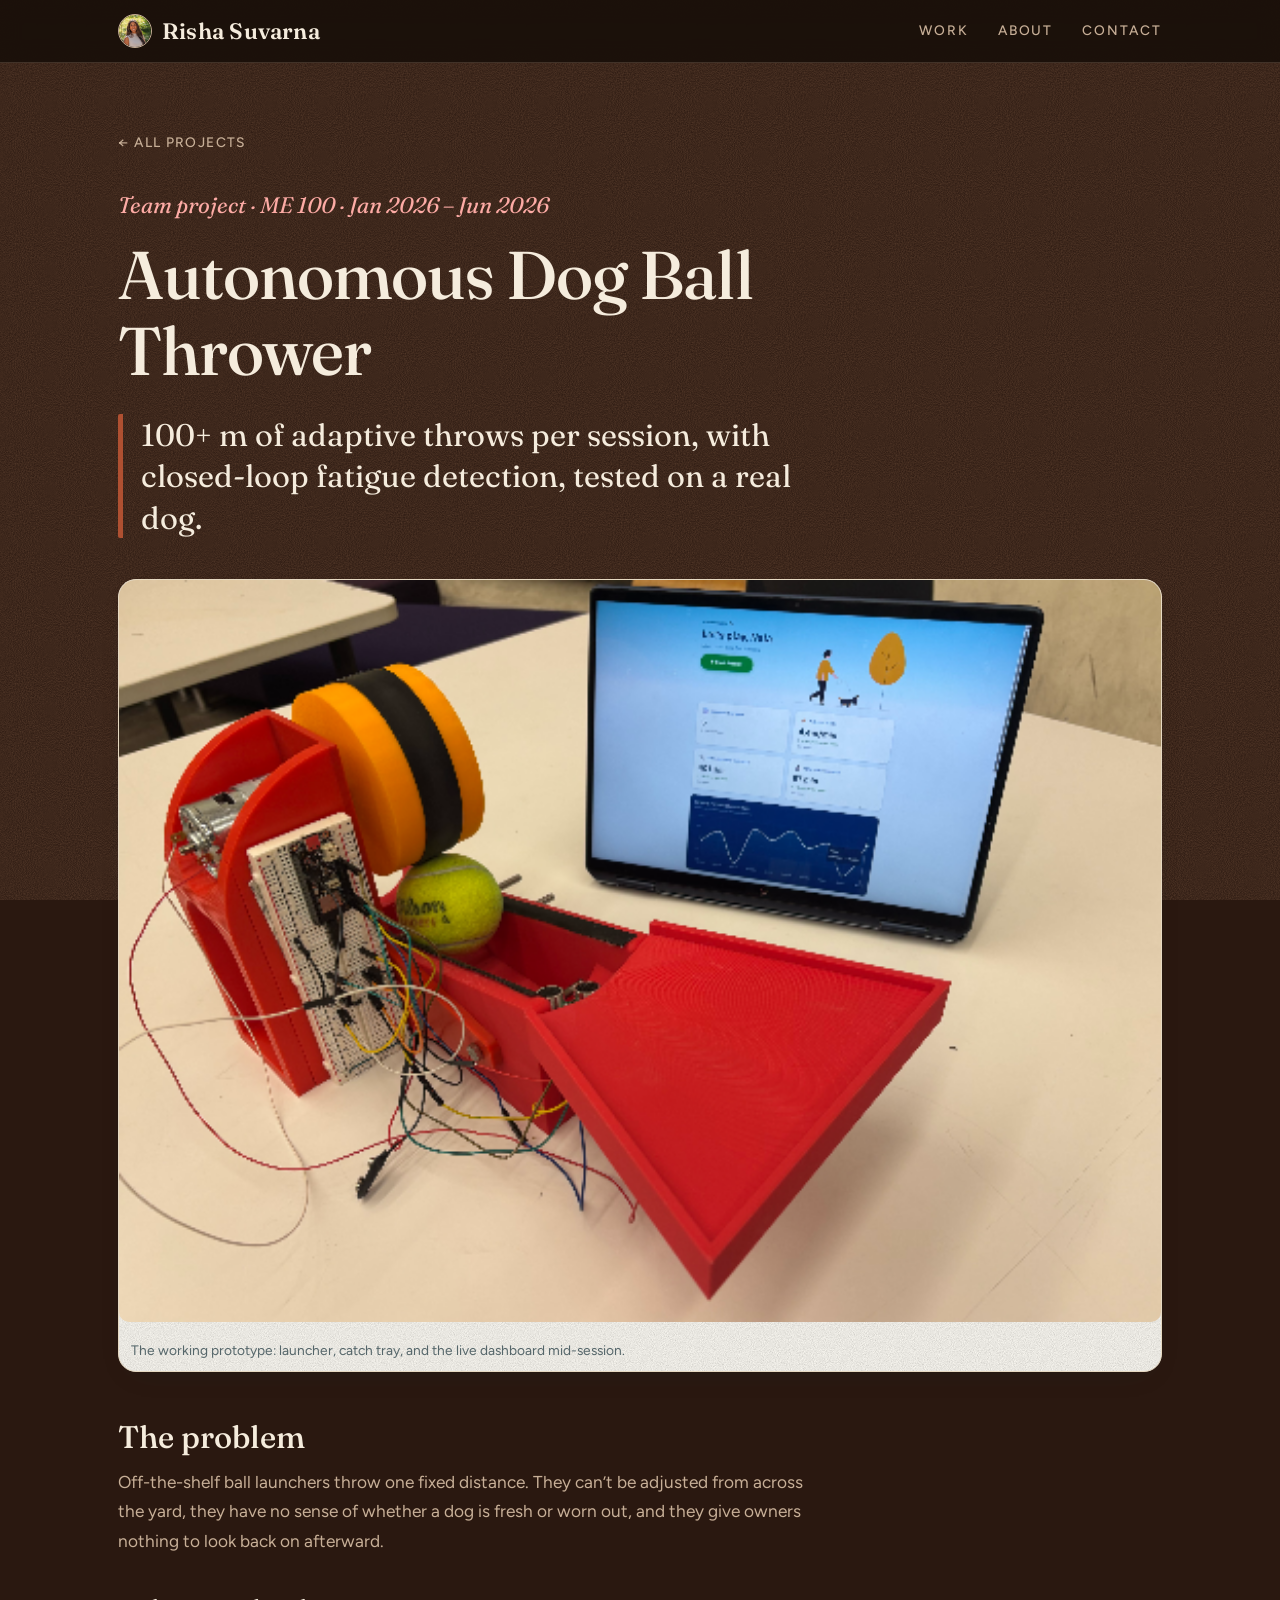
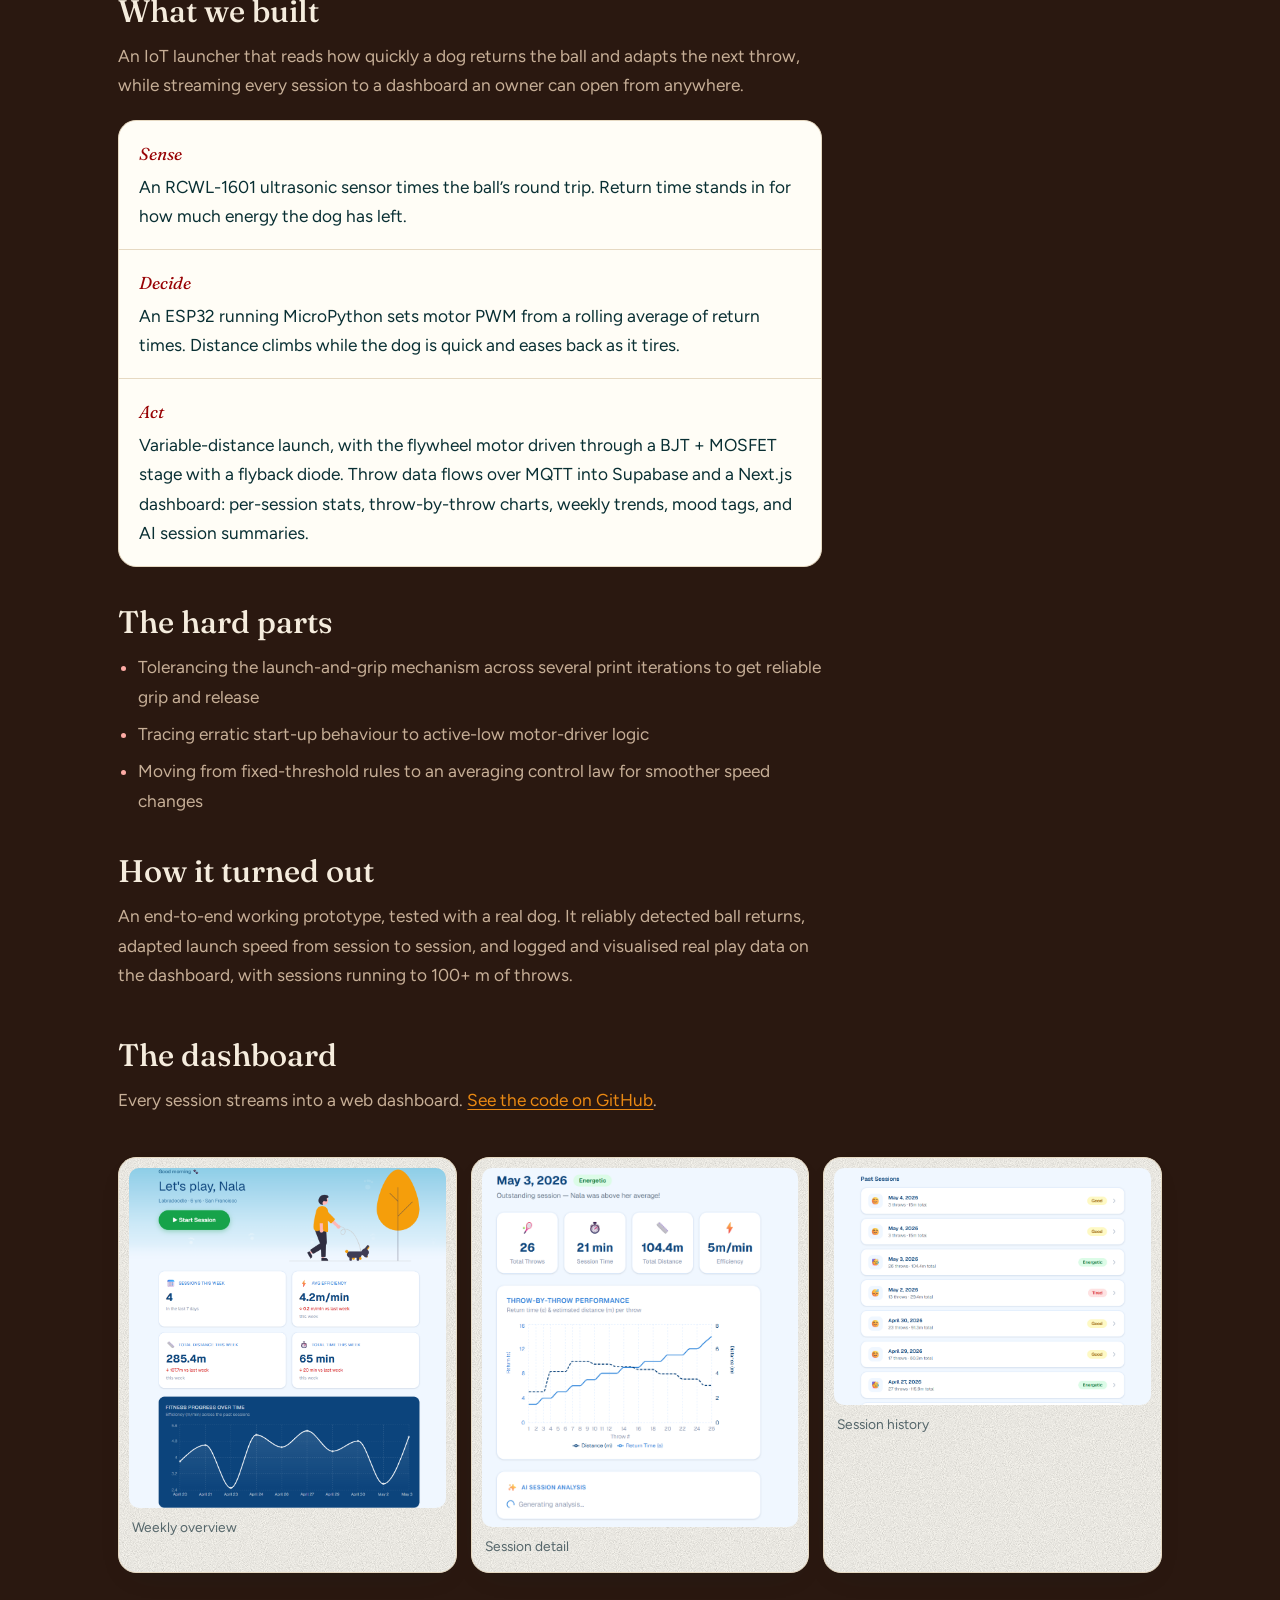
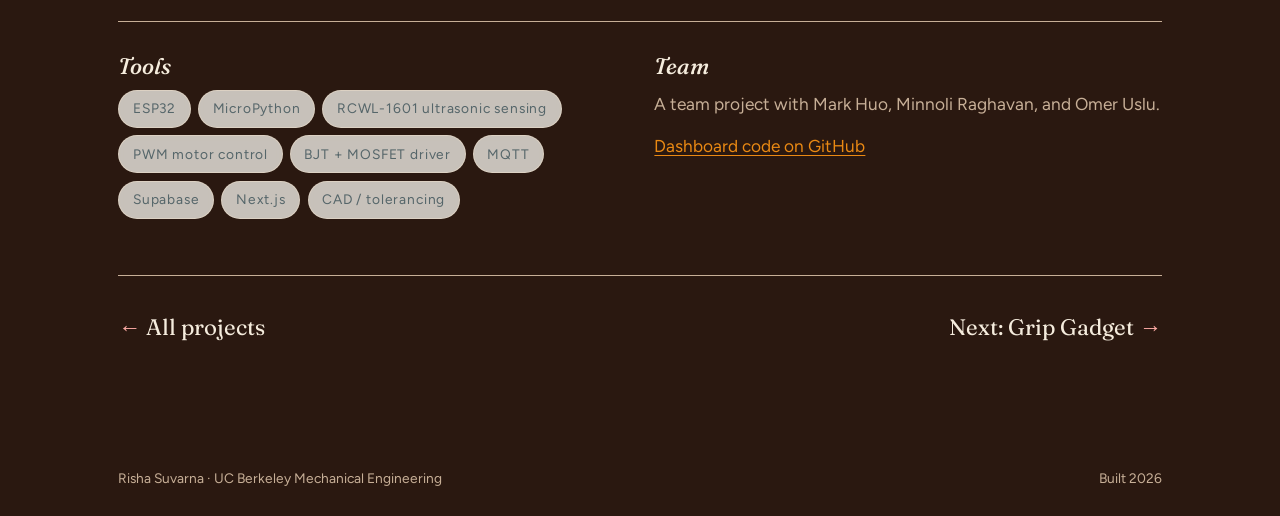
==== ball-thrower.html @ 6d25c794 "Add portfolio website" ====
<!DOCTYPE html>
<html lang="en">
<head>
<meta charset="UTF-8">
<meta name="viewport" content="width=device-width, initial-scale=1">
<title>Autonomous Dog Ball Thrower · Risha Suvarna</title>
<meta name="description" content="An IoT ball launcher that reads a dog's energy and adapts each throw, with a live analytics dashboard. Team project, ME 100, UC Berkeley.">
<meta name="theme-color" content="#2A1810">
<link rel="icon" href="data:image/svg+xml,%3Csvg xmlns='http://www.w3.org/2000/svg' viewBox='0 0 32 32'%3E%3Crect width='32' height='32' rx='9' fill='%232A1810'/%3E%3Cpath d='M6 21c6 0 4-11 10-11s4 11 10 11' fill='none' stroke='%23EA8913' stroke-width='3' stroke-linecap='round'/%3E%3Ccircle cx='16' cy='10' r='2.4' fill='%23FDABA5'/%3E%3C/svg%3E">
<link rel="preconnect" href="https://fonts.googleapis.com">
<link rel="preconnect" href="https://fonts.gstatic.com" crossorigin>
<link href="https://fonts.googleapis.com/css2?family=Fraunces:ital,opsz,wght@0,9..144,400;0,9..144,500;0,9..144,600;1,9..144,400;1,9..144,500&family=Figtree:wght@400;500;600&display=swap" rel="stylesheet">
<link rel="stylesheet" href="styles.css">
</head>
<body data-accent="terracotta">
<a class="skip" href="#main">Skip to content</a>

<header class="topbar">
  <div class="wrap">
    <a class="brand" href="index.html"><img class="brand__avatar" src="headshot%20risha.jpeg" alt="" width="34" height="34"> Risha Suvarna</a>
    <nav class="nav" aria-label="Primary">
      <a href="index.html#work">Work</a>
      <a href="index.html#about">About</a>
      <a href="index.html#contact">Contact</a>
    </nav>
  </div>
</header>

<main class="detail" id="main" aria-labelledby="d-title">
  <div class="wrap">
    <a class="back" href="index.html#work">All projects</a>

    <p class="detail__eyebrow">Team project &middot; ME&nbsp;100 &middot; Jan 2026 &ndash; Jun 2026</p>
    <h1 class="detail__title" id="d-title">Autonomous Dog <span class="mark mark--tall">Ball Thrower</span></h1>
    <p class="detail__result">100+&nbsp;m of adaptive throws per session, with closed-loop fatigue detection, tested on a real dog.</p>

    <div class="detail__media" data-reveal>
      <figure class="shot shot--bleed">
        <img src="dog-ball-thrower1.png" alt="The red 3D-printed launcher with exposed breadboard and wiring, a tennis ball in the chute and a hinged catch tray, beside a laptop running the dashboard." loading="lazy">
        <figcaption>The working prototype: launcher, catch tray, and the live dashboard mid-session.</figcaption>
      </figure>
    </div>

    <div class="prose" data-reveal>
      <h2>The problem</h2>
      <p>Off-the-shelf ball launchers throw one fixed distance. They can&rsquo;t be adjusted from across the yard, they have no sense of whether a dog is fresh or worn out, and they give owners nothing to look back on afterward.</p>

      <h2>What we built</h2>
      <p>An IoT launcher that reads how quickly a dog returns the ball and adapts the next throw, while streaming every session to a dashboard an owner can open from anywhere.</p>
      <dl class="lead-list">
        <div><dt>Sense</dt><dd>An RCWL-1601 ultrasonic sensor times the ball&rsquo;s round trip. Return time stands in for how much energy the dog has left.</dd></div>
        <div><dt>Decide</dt><dd>An ESP32 running MicroPython sets motor PWM from a rolling average of return times. Distance climbs while the dog is quick and eases back as it tires.</dd></div>
        <div><dt>Act</dt><dd>Variable-distance launch, with the flywheel motor driven through a BJT + MOSFET stage with a flyback diode. Throw data flows over MQTT into Supabase and a Next.js dashboard: per-session stats, throw-by-throw charts, weekly trends, mood tags, and AI session summaries.</dd></div>
      </dl>

      <h2>The hard parts</h2>
      <ul>
        <li>Tolerancing the launch-and-grip mechanism across several print iterations to get reliable grip and release</li>
        <li>Tracing erratic start-up behaviour to active-low motor-driver logic</li>
        <li>Moving from fixed-threshold rules to an averaging control law for smoother speed changes</li>
      </ul>

      <h2>How it turned out</h2>
      <p>An end-to-end working prototype, tested with a real dog. It reliably detected ball returns, adapted launch speed from session to session, and logged and visualised real play data on the dashboard, with sessions running to 100+&nbsp;m of throws.</p>
    </div>

    <div class="prose" data-reveal>
      <h2>The dashboard</h2>
      <p>Every session streams into a web dashboard. <a href="https://github.com/Risha2028/nala-dashboard" target="_blank" rel="noopener">See the code on GitHub</a>.</p>
    </div>

    <div class="detail__media" data-reveal>
      <div class="shot-row" style="margin-top:0">
      <figure class="shot">
        <img src="dog-ball-thrower-dashboard1.png" alt="Dashboard home screen with a greeting, weekly totals for sessions, efficiency, distance and time, and a fitness-over-time line chart." loading="lazy">
        <figcaption>Weekly overview</figcaption>
      </figure>
      <figure class="shot">
        <img src="dog-ball-thrower-%20dashboard2.png" alt="Dashboard session detail with tiles for total throws, session time, distance and efficiency, plus a throw-by-throw chart." loading="lazy">
        <figcaption>Session detail</figcaption>
      </figure>
      <figure class="shot">
        <img src="dog-ball-thrower-dashboard3.png" alt="Dashboard past-sessions list, each row showing date, throw count, total distance and a mood tag." loading="lazy">
        <figcaption>Session history</figcaption>
      </figure>
      </div>
    </div>

    <div class="detail__meta">
      <div>
        <h3>Tools</h3>
        <ul class="pills">
          <li class="pill">ESP32</li><li class="pill">MicroPython</li><li class="pill">RCWL-1601 ultrasonic sensing</li><li class="pill">PWM motor control</li><li class="pill">BJT + MOSFET driver</li><li class="pill">MQTT</li><li class="pill">Supabase</li><li class="pill">Next.js</li><li class="pill">CAD / tolerancing</li>
        </ul>
      </div>
      <div>
        <h3>Team</h3>
        <p>A team project with Mark Huo, Minnoli Raghavan, and Omer Uslu.</p>
        <p style="margin-top:.8rem"><a href="https://github.com/Risha2028/nala-dashboard" target="_blank" rel="noopener">Dashboard code on GitHub</a></p>
      </div>
    </div>

    <nav class="pagenav" aria-label="Projects">
      <a class="pagenav__prev" href="index.html#work">All projects</a>
      <a class="pagenav__next" href="grip-gadget.html">Next: <span class="mark" style="--accent:var(--blossom)">Grip Gadget</span></a>
    </nav>
  </div>
</main>

<footer class="foot">
  <div class="wrap">
    <span>Risha Suvarna &middot; UC Berkeley Mechanical Engineering</span>
    <span>Built 2026</span>
  </div>
</footer>

<script src="app.js"></script>
</body>
</html>
---- styles.css ----
/* =====================================================================
   Risha Suvarna — portfolio (shared styles)
   Direction: colourful project blocks + white cards floating on a dark
   brown ground. Type: Fraunces (soft optical serif) display + Figtree body.
     --paper       #2A1810  dark brown page background
     --paper-2     #FFFDF6  white card / glass-panel surface (unchanged)
     --ink         #092F33  dark text, used ON light surfaces (cards/glass)
     --ink-light   #F5ECDD  light "pop" text, used directly on --paper
   ===================================================================== */

:root{
  --paper:#2A1810;
  --paper-2:#FFFDF6;
  --ink:#092F33;
  --ink-soft:#55666A;
  --ink-light:#F5ECDD;
  --ink-soft-light:#C7AF97;
  --line:#E6D9C2;

  --sand:#E4CBA9;
  --skyblue:#7FC7CC;
  --deepsea:#092F33;
  --moss:#4B5B34;
  --terracotta:#AF5031;
  --blossom:#FDABA5;
  --wine:#980204;
  --sunshine:#EA8913;

  --link:#980204;
  --accent:var(--terracotta);
  --on-accent:var(--ink);

  --radius-lg:26px;
  --radius-md:18px;
  --radius-sm:12px;
  --shadow:0 22px 45px -24px rgba(9,47,51,.34);
  --shadow-soft:0 10px 30px -18px rgba(9,47,51,.28);

  /* rustic paper / canvas grain, baked into surface backgrounds so text stays crisp.
     feComponentTransfer compresses the noise toward light greys so the multiply/
     soft-light blends read as paper tooth, not static. */
  --grain:url("data:image/svg+xml,%3Csvg%20xmlns='http://www.w3.org/2000/svg'%20width='240'%20height='240'%3E%3Cfilter%20id='g'%3E%3CfeTurbulence%20type='fractalNoise'%20baseFrequency='0.9'%20numOctaves='2'%20stitchTiles='stitch'/%3E%3CfeColorMatrix%20type='saturate'%20values='0'/%3E%3CfeComponentTransfer%3E%3CfeFuncR%20type='linear'%20slope='0.45'%20intercept='0.42'/%3E%3CfeFuncG%20type='linear'%20slope='0.45'%20intercept='0.42'/%3E%3CfeFuncB%20type='linear'%20slope='0.45'%20intercept='0.42'/%3E%3C/feComponentTransfer%3E%3C/filter%3E%3Crect%20width='100%25'%20height='100%25'%20filter='url(%23g)'/%3E%3C/svg%3E");

  --font-display:'Fraunces',Georgia,'Times New Roman',serif;
  --font-body:'Figtree',system-ui,-apple-system,'Segoe UI',sans-serif;

  --step--1:clamp(.8rem,.77rem + .12vw,.86rem);
  --step-0:clamp(1rem,.96rem + .2vw,1.08rem);
  --step-1:clamp(1.15rem,1.05rem + .5vw,1.4rem);
  --step-2:clamp(1.4rem,1.2rem + 1vw,1.95rem);
  --step-3:clamp(1.9rem,1.5rem + 1.9vw,2.9rem);
  --step-4:clamp(2.15rem,1.5rem + 3.4vw,4.6rem);

  --wrap:1120px;
}

*,*::before,*::after{box-sizing:border-box}
html{-webkit-text-size-adjust:100%;scroll-behavior:smooth}
html{background:var(--paper)}
body{
  margin:0;color:var(--ink);background:transparent;
  font-family:var(--font-body);font-size:var(--step-0);line-height:1.7;
  font-weight:400;-webkit-font-smoothing:antialiased;
}
/* solid dark brown page ground, fixed, with a whisper of grain so it reads
   as canvas/leather rather than a flat fill. */
body::before{
  content:"";
  position:fixed;inset:0;
  z-index:-1;pointer-events:none;
  background-color:var(--paper);
  background-image:var(--grain);
  background-size:220px 220px;
  background-blend-mode:soft-light;
}
img{max-width:100%;display:block;height:auto}
h1,h2,h3{font-family:var(--font-display);font-weight:500;font-optical-sizing:auto;line-height:1.12;margin:0}
p{margin:0}
a{color:var(--link);text-decoration-thickness:1px;text-underline-offset:3px}
a:hover{text-decoration-color:var(--blossom)}
:focus-visible{outline:2.5px solid var(--ink);outline-offset:3px;border-radius:4px}

.skip{position:absolute;left:-999px;top:.5rem;z-index:100;background:var(--ink);color:var(--paper-2);
  padding:.6rem 1rem;border-radius:999px;font-weight:500;font-size:var(--step--1)}
.skip:focus{left:.75rem}

.wrap{max-width:var(--wrap);margin-inline:auto;padding-inline:clamp(1.15rem,4vw,2.4rem)}

/* .mark: highlighter strokes removed — now an inert span */
.mark{white-space:normal}
.mark::before,.mark--tall::before{content:none;display:none}

/* ---------- header ---------- */
.topbar{
  position:sticky;top:0;z-index:20;background:rgba(23,14,9,.88);
  -webkit-backdrop-filter:blur(10px);backdrop-filter:blur(10px);border-bottom:1px solid rgba(199,175,151,.22);
}
.topbar .wrap{display:flex;align-items:center;justify-content:space-between;gap:1rem;padding-block:.75rem}
.brand{display:inline-flex;align-items:center;gap:.6rem;font-family:var(--font-display);font-weight:600;font-size:var(--step-1);color:var(--ink-light);text-decoration:none;letter-spacing:.01em}
.brand:hover{text-decoration:none}
.brand__avatar{width:34px;height:34px;border-radius:50%;object-fit:cover;object-position:50% 25%;border:1px solid var(--ink-soft-light);display:block}
.nav{display:flex;gap:clamp(.8rem,3vw,1.8rem)}
.nav a{color:var(--ink-soft-light);text-decoration:none;font-size:var(--step--1);letter-spacing:.14em;text-transform:uppercase;font-weight:500}
.nav a:hover{color:var(--ink-light)}

/* ---------- hero (home) ---------- */
.hero{position:relative;overflow:hidden;padding-block:clamp(2.8rem,7vw,5.5rem) clamp(3rem,7vw,5.5rem)}

/* name / eyebrow / degree: standalone on the dark ground, no panel —
   light/bright colours so they pop off --paper */
.hero__eyebrow{font-style:italic;font-family:var(--font-display);color:var(--blossom);font-size:var(--step-1);margin-bottom:.6rem}
.hero__name{
  font-size:clamp(3rem,15vw,5.5rem);line-height:.95;letter-spacing:-.04em;font-weight:500;
  color:var(--ink-light);margin-left:-.04em;
}
@media(min-width:820px){.hero__name{font-size:clamp(4.5rem,8.5vw,7.5rem);white-space:nowrap}}
.hero__degree{
  margin-top:.5rem;font-family:var(--font-display);font-weight:600;
  font-size:var(--step-1);color:var(--sunshine);letter-spacing:.01em;
}

/* intro description, paired with the headshot */
.hero__row{
  margin-top:clamp(1.6rem,3.5vw,2.2rem);
  display:grid;gap:clamp(1.6rem,4vw,2.8rem);align-items:center;
}
@media(min-width:820px){.hero__row{grid-template-columns:1fr auto}}
.hero__lede{font-size:var(--step-1);color:var(--ink-soft-light);line-height:1.6;max-width:38ch}

/* headshot: a proper portrait crop, sized to its own content (not stretched
   to match the lede's height) */
.hero__portrait{position:relative;margin:0;justify-self:center;width:min(320px,78vw)}
.hero__portrait img{
  display:block;width:100%;aspect-ratio:4/5;object-fit:cover;object-position:50% 18%;
  border-radius:var(--radius-lg);
  border:1px solid var(--line);box-shadow:var(--shadow);background:var(--paper-2);
}
@media(min-width:820px){.hero__portrait{justify-self:end}}

/* skills: plain labels, no chip background — separated by a small accent dot */
.hero__meta{
  margin:1.8rem 0 0;padding:0;list-style:none;
  display:flex;flex-wrap:wrap;row-gap:.4rem;
  font-size:var(--step--1);letter-spacing:.08em;text-transform:uppercase;
  color:var(--ink-soft-light);
}
.hero__meta li:not(:last-child)::after{content:"\00b7";margin:0 .65em;color:var(--sunshine)}

.pill{
  display:inline-block;font-size:var(--step--1);letter-spacing:.06em;
  padding:.4rem .85rem;border-radius:999px;background:rgba(255,253,246,.74);
  -webkit-backdrop-filter:blur(3px);backdrop-filter:blur(3px);
  border:1px solid rgba(230,217,200,.7);color:var(--ink-soft);
}

/* ---------- section scaffolding ---------- */
.section{padding-block:clamp(3rem,8vw,6rem)}
.section-title{font-size:var(--step-3);letter-spacing:-.01em;margin-bottom:clamp(1.4rem,3vw,2.2rem);color:var(--ink-light)}
/* "Selected work" sits directly on top of the first colour block */
.section--work{padding-block:clamp(2.4rem,6vw,4.5rem) 0}
.work-title{margin-bottom:.8rem}

/* ---------- work grid: full-bleed colour band, white cards floating on it ---------- */
.grid{
  list-style:none;margin:0;padding:0;
  display:grid;gap:0;
  width:100%;
}
@media(min-width:640px){.grid{grid-template-columns:1fr 1fr}}
.grid > li{
  display:flex;
  justify-content:center;
  background-color:color-mix(in srgb,var(--accent) 87%,transparent);
  background-image:var(--grain);
  background-size:180px 180px;
  background-blend-mode:soft-light;
  padding:clamp(1.5rem,4.5vw,3.4rem) clamp(1rem,2vw,1.6rem);
}
.grid > li.featured-cell{grid-column:1 / -1}

.card{
  display:flex;flex-direction:column;width:100%;max-width:400px;
  background-color:var(--paper-2);
  background-image:var(--grain);
  background-size:170px 170px;
  background-blend-mode:multiply;
  border:0;
  border-radius:var(--radius-md);overflow:hidden;text-decoration:none;color:var(--ink);
  box-shadow:0 6px 16px -12px rgba(9,47,51,.45);
  transition:transform .3s cubic-bezier(.2,.7,.3,1),box-shadow .3s ease;
}
.card:hover,.card:focus-visible{transform:translateY(-5px);box-shadow:0 16px 28px -16px rgba(9,47,51,.5);text-decoration:none}
.card__img{display:block;aspect-ratio:16/11;background:color-mix(in srgb,var(--accent) 26%,var(--paper-2));overflow:hidden;position:relative}
.card__img img{width:100%;height:100%;object-fit:cover}
.card__img--empty{display:grid;place-content:center;text-align:center;padding:1.5rem}
.card__img--empty span{font-family:var(--font-display);font-style:italic;color:var(--ink);font-size:var(--step-1);opacity:.75}
.card__body{display:flex;flex-direction:column;flex:1;padding:clamp(1.1rem,2.6vw,1.5rem)}
.card__result{display:block;color:var(--ink-soft);line-height:1.55}
.card__body h3{font-size:var(--step-2);margin-bottom:.55rem}
.card__more{display:inline-block;margin-top:auto;padding-top:1rem;color:var(--link);font-weight:500}
.card__more::after{content:" \2192";transition:margin-left .25s ease}
.card:hover .card__more::after{margin-left:.25rem}

/* featured card: same full-bleed colour block, but a somewhat larger card
   than the rest so it still reads as the hero */
@media(min-width:640px){
  .featured-cell .card{max-width:760px}
  .featured-cell .card__img{aspect-ratio:5/2}
  .card--featured .card__body{max-width:560px;margin-inline:auto;width:100%}
  .card--featured .card__body h3{font-size:var(--step-3)}
}

/* accent map — --accent fills the block, --on-accent is text that sits on it */
[data-accent="terracotta"]{--accent:var(--terracotta);--on-accent:#FFFFFF}
[data-accent="moss"]      {--accent:var(--moss);      --on-accent:#FFFFFF}
[data-accent="blossom"]   {--accent:var(--blossom);   --on-accent:var(--ink)}
[data-accent="skyblue"]   {--accent:var(--skyblue);   --on-accent:var(--ink)}
[data-accent="sunshine"]  {--accent:var(--sunshine);  --on-accent:var(--ink)}

/* ---------- about (personal note) ---------- */
.about__text{max-width:54ch;font-size:var(--step-1);color:var(--ink-soft-light);line-height:1.6}

/* ---------- contact ---------- */
.hero__contact{margin-top:2rem}
.contact__links{display:flex;flex-wrap:wrap;gap:.8rem}
.hero__contact-text{margin-top:.9rem;font-size:var(--step--1);color:var(--ink-soft-light);letter-spacing:.02em}
.hero__contact-text a{color:var(--ink-light);text-underline-offset:3px}
.hero__contact-text span{margin:0 .5em;color:var(--sunshine)}
.btn{
  display:inline-block;padding:.8rem 1.4rem;border-radius:999px;font-weight:500;text-decoration:none;
  background:var(--sunshine);color:var(--ink);border:1px solid var(--sunshine);
}
.btn:hover{background:transparent;color:var(--ink-light);border-color:var(--ink-light);text-decoration:none}
.btn--ghost{background:transparent;color:var(--ink-light);border-color:rgba(245,236,221,.5)}
.btn--ghost:hover{background:var(--ink-light);color:var(--ink);border-color:var(--ink-light)}

/* ---------- project page (no panel — text sits on the dark ground) ---------- */
.detail{padding-block:clamp(2.4rem,6vw,4rem) clamp(3.5rem,9vw,6rem);position:relative}
.detail > .wrap{position:relative;color:var(--ink-soft-light)}
.back{
  display:inline-block;margin-bottom:2rem;color:var(--ink-soft-light);text-decoration:none;
  font-size:var(--step--1);letter-spacing:.1em;text-transform:uppercase;font-weight:500;
}
.back::before{content:"\2190  "}
.back:hover{color:var(--ink-light);text-decoration:none}
.detail__eyebrow{font-family:var(--font-display);font-style:italic;color:var(--blossom);font-size:var(--step-1);margin-bottom:.8rem}
.detail__title{font-size:var(--step-4);max-width:16ch;letter-spacing:-.015em;color:var(--ink-light)}
.detail__result{
  margin-top:1.6rem;font-family:var(--font-display);font-size:var(--step-2);line-height:1.32;
  color:var(--ink-light);max-width:34ch;padding-left:1.1rem;border-left:5px solid var(--accent);border-radius:2px;
}
.detail__chip{
  display:inline-block;margin-top:1.2rem;font-size:var(--step--1);letter-spacing:.1em;text-transform:uppercase;
  font-weight:600;color:var(--on-accent);background:var(--accent);padding:.3rem .8rem;border-radius:999px;
}

.detail__media{margin-top:2.6rem;display:grid;gap:14px}
.detail__media--pair{grid-template-columns:1fr}
@media(min-width:680px){.detail__media--pair{grid-template-columns:1fr 1fr}}
.shot{background-color:var(--paper-2);background-image:var(--grain);background-size:200px 200px;background-blend-mode:multiply;border:1px solid var(--line);border-radius:var(--radius-md);padding:10px;box-shadow:var(--shadow-soft)}
.shot img{border-radius:10px;width:100%}
.shot--bleed{padding:0;overflow:hidden}
.shot figcaption{font-size:var(--step--1);color:var(--ink-soft);margin-top:8px;padding:0 3px 3px}
.shot--bleed figcaption{padding:9px 12px}
.prose a,.detail__meta a{color:var(--sunshine)}
.shot{margin:0}
.shot-row{display:grid;gap:14px;margin-top:14px}
@media(min-width:680px){.shot-row{grid-template-columns:repeat(3,1fr)}}
/* shot-split: one full-height image beside a stack of two that together
   match its height (each half cropped to fill via object-fit:cover) */
.shot-duo{display:grid;gap:14px}
@media(min-width:680px){.shot-duo{grid-template-columns:1fr 1fr}}
.shot-split{display:grid;gap:14px}
@media(min-width:680px){.shot-split{grid-template-columns:1fr 1fr;align-items:stretch}}
.shot-stack{display:grid;gap:14px}
@media(min-width:680px){
  .shot-stack{grid-template-rows:1fr 1fr}
  .shot-stack .shot{display:flex;flex-direction:column}
  .shot-stack .shot img{flex:1;min-height:0;object-fit:cover}
}
.media-empty{
  margin-top:2.6rem;border-radius:var(--radius-md);padding:clamp(2.4rem,7vw,4rem);text-align:center;
  background:color-mix(in srgb,var(--accent) 22%,var(--paper-2));border:1px dashed color-mix(in srgb,var(--accent) 60%,var(--ink));
}
.media-empty b{display:block;font-family:var(--font-display);font-style:italic;font-weight:500;font-size:var(--step-1);margin-bottom:.3rem;color:var(--ink)}
.media-empty span{color:var(--ink-soft);font-size:var(--step--1)}

.prose{margin-top:3rem;max-width:64ch;color:var(--ink-soft-light)}
.prose h2{font-size:var(--step-2);margin:2.4rem 0 .8rem;color:var(--ink-light)}
.prose h2:first-child{margin-top:0}
.prose p + p{margin-top:1rem}
.prose ul{margin:.8rem 0 0;padding-left:1.2rem}
.prose li{margin-bottom:.5rem}
.prose li::marker{color:var(--blossom)}
.lead-list{list-style:none;padding:0;margin:1.2rem 0 0;display:grid;gap:1px;background:var(--line);border:1px solid var(--line);border-radius:var(--radius-md);overflow:hidden}
.lead-list div{background:var(--paper-2);padding:1.1rem 1.2rem;color:var(--ink)}
.lead-list dt{font-family:var(--font-display);font-style:italic;color:var(--link);font-size:var(--step-0)}
.lead-list dd{margin:.3rem 0 0}

.draft-note{
  margin-top:1.6rem;font-size:var(--step--1);line-height:1.6;color:var(--ink);
  background:color-mix(in srgb,var(--terracotta) 12%,var(--paper-2));
  border:1px dashed color-mix(in srgb,var(--terracotta) 42%,var(--ink));
  border-radius:var(--radius-sm);padding:.9rem 1.1rem;
}
.draft-note b{font-style:normal}

.detail__meta{margin-top:3rem;display:grid;gap:1.8rem;padding-top:2rem;border-top:1px solid var(--ink-soft-light)}
@media(min-width:680px){.detail__meta{grid-template-columns:1fr 1fr}}
.detail__meta h3{font-family:var(--font-display);font-style:italic;font-size:var(--step-1);margin-bottom:.7rem;color:var(--ink-light)}
.pills{list-style:none;margin:0;padding:0;display:flex;flex-wrap:wrap;gap:.45rem}

/* prev / next between project pages */
.pagenav{
  margin-top:3.5rem;padding-top:2rem;border-top:1px solid var(--ink-soft-light);
  display:flex;flex-wrap:wrap;gap:1rem 1.5rem;justify-content:space-between;align-items:baseline;
}
.pagenav a{font-family:var(--font-display);font-size:var(--step-1);color:var(--ink-light);text-decoration:none}
.pagenav a:hover{text-decoration:none}
.pagenav a:hover .mark::before{opacity:.78}
.pagenav__prev::before{content:"\2190  ";color:var(--blossom)}
.pagenav__next{margin-left:auto;text-align:right}
.pagenav__next::after{content:"  \2192";color:var(--blossom)}

/* ---------- footer ---------- */
.foot{padding-block:1.6rem;color:var(--ink-soft-light);font-size:var(--step--1)}
.foot .wrap{display:flex;flex-wrap:wrap;gap:.5rem 1.4rem;justify-content:space-between}

/* ---------- reveal (progressive enhancement — only hides once JS runs) ---------- */
body.js [data-reveal]{opacity:0;transform:translateY(16px);transition:opacity .6s ease,transform .6s ease}
body.js [data-reveal].in{opacity:1;transform:none}

@media(prefers-reduced-motion:reduce){
  html{scroll-behavior:auto}
  *,*::before,*::after{animation-duration:.001ms!important;transition-duration:.001ms!important}
  body.js [data-reveal]{opacity:1;transform:none}
}

/* force a solid, opaque, high-contrast light page where crisp flat colour
   matters more — everything below is normally bare on the dark ground */
@media(prefers-contrast:more),print{
  html{background:var(--paper-2)}
  body::before{display:none}
  .grid > li{background-color:var(--accent);background-image:none}
  .card,.shot{background-image:none}
  .topbar{background:var(--paper-2);backdrop-filter:none;-webkit-backdrop-filter:none;border-bottom-color:var(--line)}
  .pill,.btn--ghost{background:var(--paper-2);backdrop-filter:none;-webkit-backdrop-filter:none}
  .btn{background:var(--ink);color:var(--paper-2);border-color:var(--ink)}
  .brand,.nav a,.hero__eyebrow,.hero__name,.hero__degree,.section-title,
  .detail__eyebrow,.detail__title,.detail__result,.back,.pagenav a,
  .prose,.prose h2,.detail__meta h3,.btn--ghost{color:var(--ink)}
  .about__text,.hero__lede,.hero__meta,.hero__contact-text,.foot{color:var(--ink-soft)}
  .hero__contact-text a{color:var(--link)}
  .prose a,.detail__meta a{color:var(--link)}
  .pagenav__prev::before,.pagenav__next::after,.prose li::marker{color:var(--link)}
  .detail__meta,.pagenav{border-top-color:var(--line)}
}
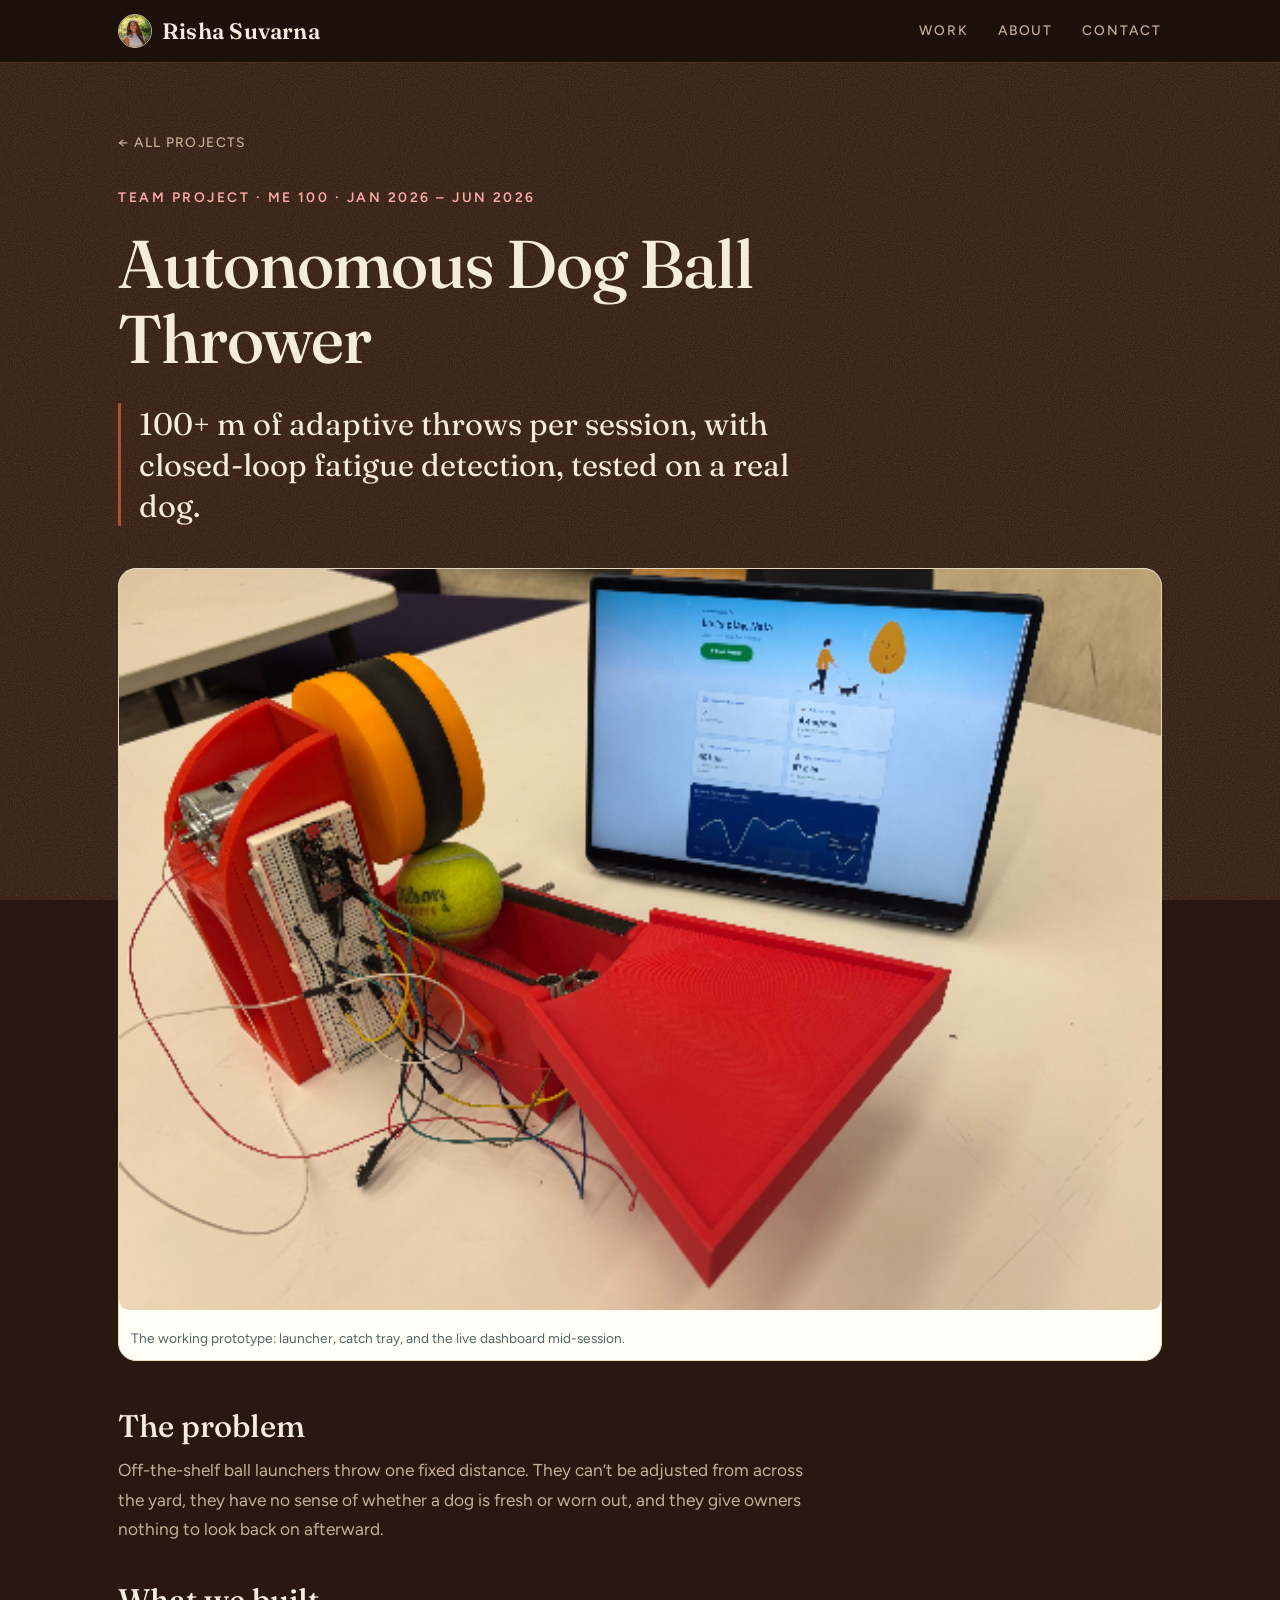
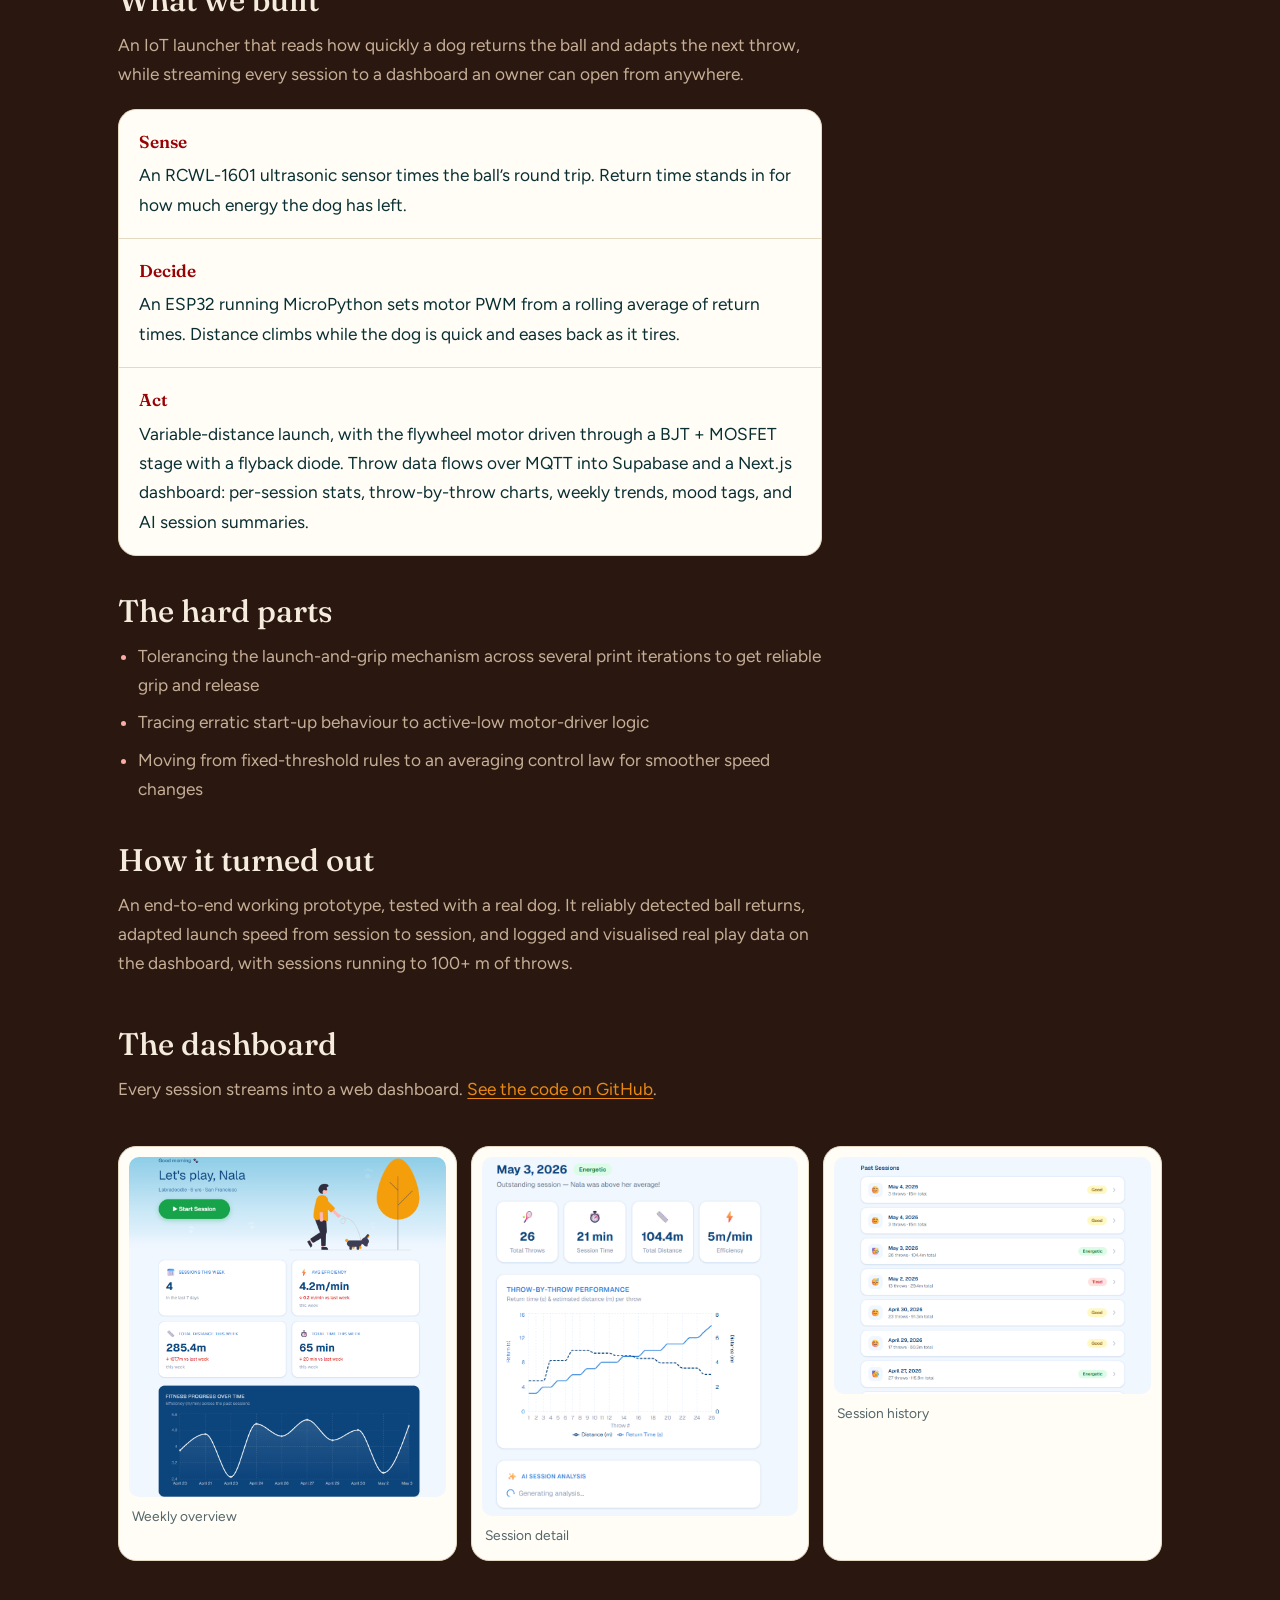
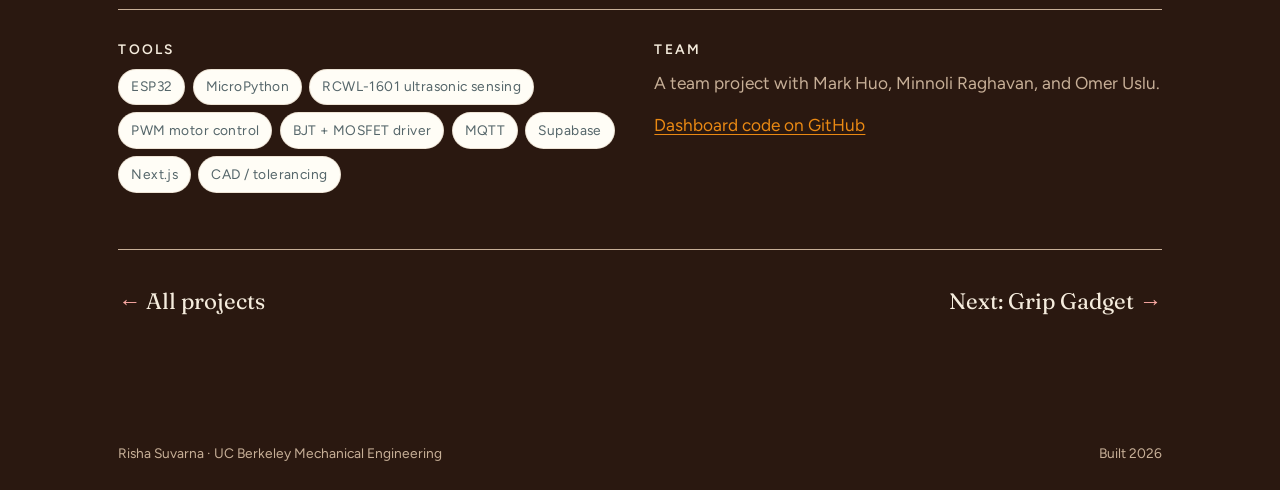
==== commit 82ba7574: "Dark theme tokens, circle headshot, card focus/progress line, new intro" ====
--- a/ball-thrower.html
+++ b/ball-thrower.html
@@ -1,5 +1,5 @@
 <!DOCTYPE html>
-<html lang="en">
+<html lang="en" class="theme-dark">
 <head>
 <meta charset="UTF-8">
 <meta name="viewport" content="width=device-width, initial-scale=1">
@@ -28,11 +28,13 @@
 
 <main class="detail" id="main" aria-labelledby="d-title">
   <div class="wrap">
+    <header class="detail__head">
     <a class="back" href="index.html#work">All projects</a>
 
     <p class="detail__eyebrow">Team project &middot; ME&nbsp;100 &middot; Jan 2026 &ndash; Jun 2026</p>
     <h1 class="detail__title" id="d-title">Autonomous Dog <span class="mark mark--tall">Ball Thrower</span></h1>
     <p class="detail__result">100+&nbsp;m of adaptive throws per session, with closed-loop fatigue detection, tested on a real dog.</p>
+    </header>
 
     <div class="detail__media" data-reveal>
       <figure class="shot shot--bleed">
--- a/styles.css
+++ b/styles.css
@@ -56,7 +56,7 @@
 
 *,*::before,*::after{box-sizing:border-box}
 html{-webkit-text-size-adjust:100%;scroll-behavior:smooth}
-html{background:var(--paper)}
+html{background:var(--bg)}
 body{
   margin:0;color:var(--ink);background:transparent;
   font-family:var(--font-body);font-size:var(--step-0);line-height:1.7;
@@ -68,7 +68,7 @@
   content:"";
   position:fixed;inset:0;
   z-index:-1;pointer-events:none;
-  background-color:var(--paper);
+  background-color:var(--bg);
   background-image:var(--grain);
   background-size:220px 220px;
   background-blend-mode:soft-light;
@@ -77,8 +77,8 @@
 h1,h2,h3{font-family:var(--font-display);font-weight:500;font-optical-sizing:auto;line-height:1.12;margin:0}
 p{margin:0}
 a{color:var(--link);text-decoration-thickness:1px;text-underline-offset:3px}
-a:hover{text-decoration-color:var(--blossom)}
-:focus-visible{outline:2.5px solid var(--ink);outline-offset:3px;border-radius:4px}
+a:hover{text-decoration-color:var(--accent-fg)}
+:focus-visible{outline:2.5px solid var(--fg);outline-offset:3px;border-radius:4px}
 
 .skip{position:absolute;left:-999px;top:.5rem;z-index:100;background:var(--ink);color:var(--paper-2);
   padding:.6rem 1rem;border-radius:999px;font-weight:500;font-size:var(--step--1)}
@@ -92,31 +92,31 @@
 
 /* ---------- header ---------- */
 .topbar{
-  position:sticky;top:0;z-index:20;background:rgba(23,14,9,.88);
-  -webkit-backdrop-filter:blur(10px);backdrop-filter:blur(10px);border-bottom:1px solid rgba(199,175,151,.22);
+  position:sticky;top:0;z-index:20;background:var(--nav-bg);
+  -webkit-backdrop-filter:blur(10px);backdrop-filter:blur(10px);border-bottom:1px solid var(--nav-line);
 }
 .topbar .wrap{display:flex;align-items:center;justify-content:space-between;gap:1rem;padding-block:.75rem}
-.brand{display:inline-flex;align-items:center;gap:.6rem;font-family:var(--font-display);font-weight:600;font-size:var(--step-1);color:var(--ink-light);text-decoration:none;letter-spacing:.01em}
+.brand{display:inline-flex;align-items:center;gap:.6rem;font-family:var(--font-display);font-weight:600;font-size:var(--step-1);color:var(--fg);text-decoration:none;letter-spacing:.01em}
 .brand:hover{text-decoration:none}
-.brand__avatar{width:34px;height:34px;border-radius:50%;object-fit:cover;object-position:50% 25%;border:1px solid var(--ink-soft-light);display:block}
+.brand__avatar{width:34px;height:34px;border-radius:50%;object-fit:cover;object-position:50% 25%;border:1px solid var(--fg-soft);display:block}
 .nav{display:flex;gap:clamp(.8rem,3vw,1.8rem)}
-.nav a{color:var(--ink-soft-light);text-decoration:none;font-size:var(--step--1);letter-spacing:.14em;text-transform:uppercase;font-weight:500}
-.nav a:hover{color:var(--ink-light)}
+.nav a{color:var(--fg-soft);text-decoration:none;font-size:var(--step--1);letter-spacing:.14em;text-transform:uppercase;font-weight:500}
+.nav a:hover{color:var(--fg)}
 
 /* ---------- hero (home) ---------- */
 .hero{position:relative;overflow:hidden;padding-block:clamp(2.8rem,7vw,5.5rem) clamp(3rem,7vw,5.5rem)}
 
 /* name / eyebrow / degree: standalone on the dark ground, no panel —
    light/bright colours so they pop off --paper */
-.hero__eyebrow{font-style:italic;font-family:var(--font-display);color:var(--blossom);font-size:var(--step-1);margin-bottom:.6rem}
+.hero__eyebrow{font-style:italic;font-family:var(--font-display);color:var(--accent-fg);font-size:var(--step-1);margin-bottom:.6rem}
 .hero__name{
   font-size:clamp(3rem,15vw,5.5rem);line-height:.95;letter-spacing:-.04em;font-weight:500;
-  color:var(--ink-light);margin-left:-.04em;
+  color:var(--fg);margin-left:-.04em;
 }
 @media(min-width:820px){.hero__name{font-size:clamp(4.5rem,8.5vw,7.5rem);white-space:nowrap}}
 .hero__degree{
   margin-top:.5rem;font-family:var(--font-display);font-weight:600;
-  font-size:var(--step-1);color:var(--sunshine);letter-spacing:.01em;
+  font-size:var(--step-1);color:var(--accent2-fg);letter-spacing:.01em;
 }
 
 /* intro description, paired with the headshot */
@@ -124,27 +124,38 @@
   margin-top:clamp(1.6rem,3.5vw,2.2rem);
   display:grid;gap:clamp(1.6rem,4vw,2.8rem);align-items:center;
 }
-@media(min-width:820px){.hero__row{grid-template-columns:1fr auto}}
-.hero__lede{font-size:var(--step-1);color:var(--ink-soft-light);line-height:1.6;max-width:38ch}
+@media(min-width:820px){.hero__row{grid-template-columns:1fr auto;align-items:end}}
+.hero__lede{font-size:var(--step-1);color:var(--fg-soft);line-height:1.6;max-width:38ch}
 
 /* headshot: a proper portrait crop, sized to its own content (not stretched
    to match the lede's height) */
 .hero__portrait{position:relative;margin:0;justify-self:center;width:min(320px,78vw)}
 .hero__portrait img{
-  display:block;width:100%;aspect-ratio:4/5;object-fit:cover;object-position:50% 18%;
-  border-radius:var(--radius-lg);
+  display:block;width:100%;aspect-ratio:1/1;object-fit:cover;object-position:50% 25%;
+  border-radius:50%;
   border:1px solid var(--line);box-shadow:var(--shadow);background:var(--paper-2);
 }
 @media(min-width:820px){.hero__portrait{justify-self:end}}
 
 /* skills: plain labels, no chip background — separated by a small accent dot */
 .hero__meta{
-  margin:1.8rem 0 0;padding:0;list-style:none;
+  margin:1.2rem 0 0;padding:0;list-style:none;
   display:flex;flex-wrap:wrap;row-gap:.4rem;
   font-size:var(--step--1);letter-spacing:.08em;text-transform:uppercase;
-  color:var(--ink-soft-light);
-}
-.hero__meta li:not(:last-child)::after{content:"\00b7";margin:0 .65em;color:var(--sunshine)}
+  color:var(--fg-soft);
+}
+.hero__meta li:not(:last-child)::after{content:"\00b7";margin:0 .65em;color:var(--accent2-fg)}
+
+.hero__contact-text a{white-space:nowrap}
+@media(max-width:600px){
+  .hero__meta{flex-direction:column}
+  .hero__meta li:not(:last-child)::after{content:none}
+  .hero__contact-text{display:flex;flex-direction:column;gap:.35rem}
+  .hero__contact-text span{display:none}
+  .brand{white-space:nowrap;font-size:1rem;gap:.5rem}
+  .nav{gap:.75rem}
+  .nav a{letter-spacing:.08em}
+}
 
 .pill{
   display:inline-block;font-size:var(--step--1);letter-spacing:.06em;
@@ -155,10 +166,10 @@
 
 /* ---------- section scaffolding ---------- */
 .section{padding-block:clamp(3rem,8vw,6rem)}
-.section-title{font-size:var(--step-3);letter-spacing:-.01em;margin-bottom:clamp(1.4rem,3vw,2.2rem);color:var(--ink-light)}
+.section-title{font-size:var(--step-3);letter-spacing:-.01em;margin-bottom:clamp(1.4rem,3vw,2.2rem);color:var(--fg)}
 /* "Selected work" sits directly on top of the first colour block */
-.section--work{padding-block:clamp(2.4rem,6vw,4.5rem) 0}
-.work-title{margin-bottom:.8rem}
+.section--work{padding-block:clamp(1.6rem,4vw,3rem) 0}
+.work-title{margin-bottom:clamp(1.6rem,3.5vw,2.4rem)}
 
 /* ---------- work grid: full-bleed colour band, white cards floating on it ---------- */
 .grid{
@@ -170,7 +181,7 @@
 .grid > li{
   display:flex;
   justify-content:center;
-  background-color:color-mix(in srgb,var(--accent) 87%,transparent);
+  background-color:color-mix(in srgb,var(--accent) 87%,#2A1810);
   background-image:var(--grain);
   background-size:180px 180px;
   background-blend-mode:soft-light;
@@ -218,36 +229,36 @@
 [data-accent="sunshine"]  {--accent:var(--sunshine);  --on-accent:var(--ink)}
 
 /* ---------- about (personal note) ---------- */
-.about__text{max-width:54ch;font-size:var(--step-1);color:var(--ink-soft-light);line-height:1.6}
+.about__text{max-width:54ch;font-size:var(--step-1);color:var(--fg-soft);line-height:1.6}
 
 /* ---------- contact ---------- */
-.hero__contact{margin-top:2rem}
+.hero__contact{margin-top:1.2rem}
 .contact__links{display:flex;flex-wrap:wrap;gap:.8rem}
-.hero__contact-text{margin-top:.9rem;font-size:var(--step--1);color:var(--ink-soft-light);letter-spacing:.02em}
-.hero__contact-text a{color:var(--ink-light);text-underline-offset:3px}
-.hero__contact-text span{margin:0 .5em;color:var(--sunshine)}
+.hero__contact-text{margin-top:.9rem;font-size:var(--step--1);color:var(--fg-soft);letter-spacing:.02em}
+.hero__contact-text a{color:var(--fg);text-underline-offset:3px}
+.hero__contact-text span{margin:0 .5em;color:var(--accent2-fg)}
 .btn{
   display:inline-block;padding:.8rem 1.4rem;border-radius:999px;font-weight:500;text-decoration:none;
   background:var(--sunshine);color:var(--ink);border:1px solid var(--sunshine);
 }
-.btn:hover{background:transparent;color:var(--ink-light);border-color:var(--ink-light);text-decoration:none}
-.btn--ghost{background:transparent;color:var(--ink-light);border-color:rgba(245,236,221,.5)}
-.btn--ghost:hover{background:var(--ink-light);color:var(--ink);border-color:var(--ink-light)}
+.btn:hover{background:transparent;color:var(--fg);border-color:var(--fg);text-decoration:none}
+.btn--ghost{background:transparent;color:var(--fg);border-color:var(--fg-line)}
+.btn--ghost:hover{background:var(--fg);color:var(--bg);border-color:var(--fg)}
 
 /* ---------- project page (no panel — text sits on the dark ground) ---------- */
 .detail{padding-block:clamp(2.4rem,6vw,4rem) clamp(3.5rem,9vw,6rem);position:relative}
-.detail > .wrap{position:relative;color:var(--ink-soft-light)}
+.detail > .wrap{position:relative;color:var(--fg-soft)}
 .back{
-  display:inline-block;margin-bottom:2rem;color:var(--ink-soft-light);text-decoration:none;
+  display:inline-block;margin-bottom:2rem;color:var(--fg-soft);text-decoration:none;
   font-size:var(--step--1);letter-spacing:.1em;text-transform:uppercase;font-weight:500;
 }
 .back::before{content:"\2190  "}
-.back:hover{color:var(--ink-light);text-decoration:none}
-.detail__eyebrow{font-family:var(--font-display);font-style:italic;color:var(--blossom);font-size:var(--step-1);margin-bottom:.8rem}
-.detail__title{font-size:var(--step-4);max-width:16ch;letter-spacing:-.015em;color:var(--ink-light)}
+.back:hover{color:var(--fg);text-decoration:none}
+.detail__eyebrow{font-family:var(--font-display);font-style:italic;color:var(--accent-fg);font-size:var(--step-1);margin-bottom:.8rem}
+.detail__title{font-size:var(--step-4);max-width:16ch;letter-spacing:-.015em;color:var(--fg)}
 .detail__result{
   margin-top:1.6rem;font-family:var(--font-display);font-size:var(--step-2);line-height:1.32;
-  color:var(--ink-light);max-width:34ch;padding-left:1.1rem;border-left:5px solid var(--accent);border-radius:2px;
+  color:var(--fg);max-width:34ch;padding-left:1.1rem;border-left:5px solid var(--accent);border-radius:2px;
 }
 .detail__chip{
   display:inline-block;margin-top:1.2rem;font-size:var(--step--1);letter-spacing:.1em;text-transform:uppercase;
@@ -262,7 +273,7 @@
 .shot--bleed{padding:0;overflow:hidden}
 .shot figcaption{font-size:var(--step--1);color:var(--ink-soft);margin-top:8px;padding:0 3px 3px}
 .shot--bleed figcaption{padding:9px 12px}
-.prose a,.detail__meta a{color:var(--sunshine)}
+.prose a,.detail__meta a{color:var(--link-fg)}
 .shot{margin:0}
 .shot-row{display:grid;gap:14px;margin-top:14px}
 @media(min-width:680px){.shot-row{grid-template-columns:repeat(3,1fr)}}
@@ -285,13 +296,13 @@
 .media-empty b{display:block;font-family:var(--font-display);font-style:italic;font-weight:500;font-size:var(--step-1);margin-bottom:.3rem;color:var(--ink)}
 .media-empty span{color:var(--ink-soft);font-size:var(--step--1)}
 
-.prose{margin-top:3rem;max-width:64ch;color:var(--ink-soft-light)}
-.prose h2{font-size:var(--step-2);margin:2.4rem 0 .8rem;color:var(--ink-light)}
+.prose{margin-top:3rem;max-width:64ch;color:var(--fg-soft)}
+.prose h2{font-size:var(--step-2);margin:2.4rem 0 .8rem;color:var(--fg)}
 .prose h2:first-child{margin-top:0}
 .prose p + p{margin-top:1rem}
 .prose ul{margin:.8rem 0 0;padding-left:1.2rem}
 .prose li{margin-bottom:.5rem}
-.prose li::marker{color:var(--blossom)}
+.prose li::marker{color:var(--accent-fg)}
 .lead-list{list-style:none;padding:0;margin:1.2rem 0 0;display:grid;gap:1px;background:var(--line);border:1px solid var(--line);border-radius:var(--radius-md);overflow:hidden}
 .lead-list div{background:var(--paper-2);padding:1.1rem 1.2rem;color:var(--ink)}
 .lead-list dt{font-family:var(--font-display);font-style:italic;color:var(--link);font-size:var(--step-0)}
@@ -305,29 +316,79 @@
 }
 .draft-note b{font-style:normal}
 
-.detail__meta{margin-top:3rem;display:grid;gap:1.8rem;padding-top:2rem;border-top:1px solid var(--ink-soft-light)}
+.detail__meta{margin-top:3rem;display:grid;gap:1.8rem;padding-top:2rem;border-top:1px solid var(--fg-soft)}
 @media(min-width:680px){.detail__meta{grid-template-columns:1fr 1fr}}
-.detail__meta h3{font-family:var(--font-display);font-style:italic;font-size:var(--step-1);margin-bottom:.7rem;color:var(--ink-light)}
+.detail__meta h3{font-family:var(--font-display);font-style:italic;font-size:var(--step-1);margin-bottom:.7rem;color:var(--fg)}
 .pills{list-style:none;margin:0;padding:0;display:flex;flex-wrap:wrap;gap:.45rem}
 
 /* prev / next between project pages */
 .pagenav{
-  margin-top:3.5rem;padding-top:2rem;border-top:1px solid var(--ink-soft-light);
+  margin-top:3.5rem;padding-top:2rem;border-top:1px solid var(--fg-soft);
   display:flex;flex-wrap:wrap;gap:1rem 1.5rem;justify-content:space-between;align-items:baseline;
 }
-.pagenav a{font-family:var(--font-display);font-size:var(--step-1);color:var(--ink-light);text-decoration:none}
+.pagenav a{font-family:var(--font-display);font-size:var(--step-1);color:var(--fg);text-decoration:none}
 .pagenav a:hover{text-decoration:none}
 .pagenav a:hover .mark::before{opacity:.78}
-.pagenav__prev::before{content:"\2190  ";color:var(--blossom)}
+.pagenav__prev::before{content:"\2190  ";color:var(--accent-fg)}
 .pagenav__next{margin-left:auto;text-align:right}
-.pagenav__next::after{content:"  \2192";color:var(--blossom)}
+.pagenav__next::after{content:"  \2192";color:var(--accent-fg)}
 
 /* ---------- footer ---------- */
-.foot{padding-block:1.6rem;color:var(--ink-soft-light);font-size:var(--step--1)}
+.foot{padding-block:1.6rem;color:var(--fg-soft);font-size:var(--step--1)}
 .foot .wrap{display:flex;flex-wrap:wrap;gap:.5rem 1.4rem;justify-content:space-between}
 
+/* ---------- refinement: quieter, more professional finish (same colours) ---------- */
+.hero__eyebrow,.detail__eyebrow{
+  font-family:var(--font-body);font-style:normal;font-weight:600;
+  font-size:var(--step--1);letter-spacing:.18em;text-transform:uppercase;margin-bottom:1rem;
+}
+.hero__degree{font-weight:500;letter-spacing:.04em}
+.detail__meta h3{
+  font-family:var(--font-body);font-style:normal;font-weight:600;
+  font-size:var(--step--1);letter-spacing:.16em;text-transform:uppercase;
+}
+.lead-list dt{font-style:normal;font-weight:600}
+.grid > li,.card,.shot{background-image:none}
+.card{box-shadow:0 2px 10px -6px rgba(9,47,51,.4)}
+@media(hover:hover){.card:hover{transform:translateY(-3px);box-shadow:0 12px 24px -14px rgba(9,47,51,.55);text-decoration:none}}
+.card:focus-visible{outline:none;transform:translateY(-3px);text-decoration:none;box-shadow:0 0 0 3px var(--ink),0 0 0 6px var(--paper-2)}
+.shot{box-shadow:none}
+.hero__portrait img{box-shadow:0 12px 30px -20px rgba(0,0,0,.6)}
+.btn{padding:.75rem 1.5rem;letter-spacing:.02em}
+.pill{
+  background:var(--paper-2);
+  -webkit-backdrop-filter:none;backdrop-filter:none;
+  letter-spacing:.03em;padding:.35rem .75rem;
+}
+.detail__result{border-left-width:3px}
+body.js [data-reveal]{transform:translateY(10px)}
+
+/* ---------- theme: light at the top, dark once the header scrolls away ---------- */
+:root{
+  --t:.5s ease;
+  --bg:#FAF3E4;--fg:#2A1810;--fg-soft:#6B4F3D;--fg-line:rgba(42,24,16,.45);
+  --accent-fg:#AF5031;--accent2-fg:#AF5031;--link-fg:#980204;
+  --nav-bg:rgba(250,243,228,.94);--nav-line:rgba(42,24,16,.14);
+}
+html.theme-dark{
+  --bg:#2A1810;--fg:#F5ECDD;--fg-soft:#C7AF97;--fg-line:rgba(245,236,221,.5);
+  --accent-fg:#FDABA5;--accent2-fg:#EA8913;--link-fg:#EA8913;
+  --nav-bg:rgba(23,14,9,.88);--nav-line:rgba(199,175,151,.22);
+}
+html,body::before,body *,body *::before,body *::after{
+  transition:color var(--t),background-color var(--t),border-color var(--t),text-decoration-color var(--t);
+}
+.theme-init,.theme-init body::before,.theme-init body *,.theme-init body *::before,.theme-init body *::after{transition:none!important}
+
+/* thin scroll-progress line under the nav */
+.topbar::after{
+  content:"";position:absolute;left:0;right:0;bottom:-1px;height:2px;
+  background:var(--accent2-fg);transform:scaleX(var(--p,0));transform-origin:0 50%;
+  transition:background-color var(--t);pointer-events:none;
+}
+
 /* ---------- reveal (progressive enhancement — only hides once JS runs) ---------- */
-body.js [data-reveal]{opacity:0;transform:translateY(16px);transition:opacity .6s ease,transform .6s ease}
+body.js [data-reveal]{opacity:0;transform:translateY(16px);transition:opacity .6s ease,transform .6s ease,color var(--t),background-color var(--t),border-color var(--t)}
 body.js [data-reveal].in{opacity:1;transform:none}
 
 @media(prefers-reduced-motion:reduce){
@@ -339,19 +400,17 @@
 /* force a solid, opaque, high-contrast light page where crisp flat colour
    matters more — everything below is normally bare on the dark ground */
 @media(prefers-contrast:more),print{
-  html{background:var(--paper-2)}
+  :root,html.theme-dark{
+    --bg:#FFFFFF;--fg:#2A1810;--fg-soft:#3F2E23;--fg-line:#2A1810;
+    --accent-fg:#8A3F25;--accent2-fg:#8A3F25;--link-fg:#980204;
+    --nav-bg:#FFFFFF;--nav-line:#E6D9C2;
+  }
   body::before{display:none}
+  .topbar{backdrop-filter:none;-webkit-backdrop-filter:none}
+  .topbar::after{display:none}
   .grid > li{background-color:var(--accent);background-image:none}
   .card,.shot{background-image:none}
-  .topbar{background:var(--paper-2);backdrop-filter:none;-webkit-backdrop-filter:none;border-bottom-color:var(--line)}
-  .pill,.btn--ghost{background:var(--paper-2);backdrop-filter:none;-webkit-backdrop-filter:none}
+  .pill,.btn--ghost{backdrop-filter:none;-webkit-backdrop-filter:none}
   .btn{background:var(--ink);color:var(--paper-2);border-color:var(--ink)}
-  .brand,.nav a,.hero__eyebrow,.hero__name,.hero__degree,.section-title,
-  .detail__eyebrow,.detail__title,.detail__result,.back,.pagenav a,
-  .prose,.prose h2,.detail__meta h3,.btn--ghost{color:var(--ink)}
-  .about__text,.hero__lede,.hero__meta,.hero__contact-text,.foot{color:var(--ink-soft)}
-  .hero__contact-text a{color:var(--link)}
-  .prose a,.detail__meta a{color:var(--link)}
-  .pagenav__prev::before,.pagenav__next::after,.prose li::marker{color:var(--link)}
-  .detail__meta,.pagenav{border-top-color:var(--line)}
-}
+  .btn--ghost{background:transparent;color:var(--ink)}
+}
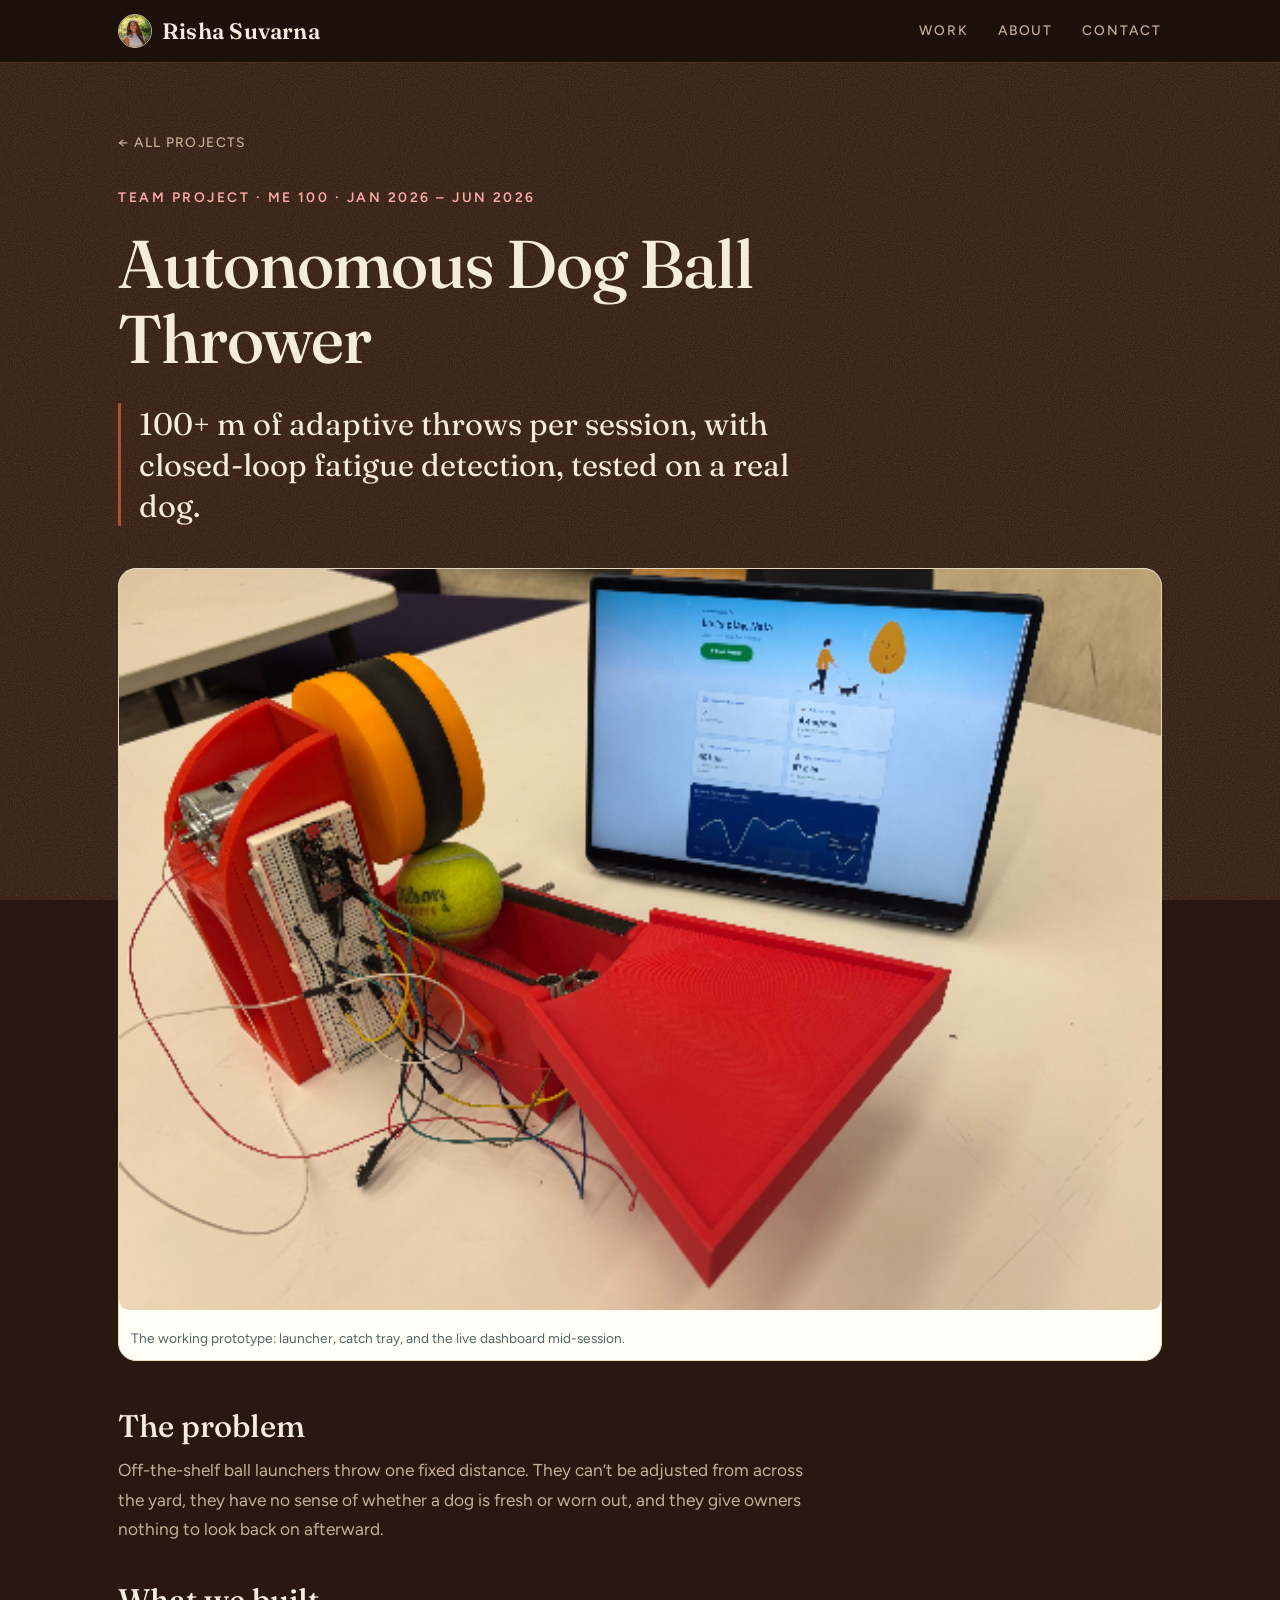
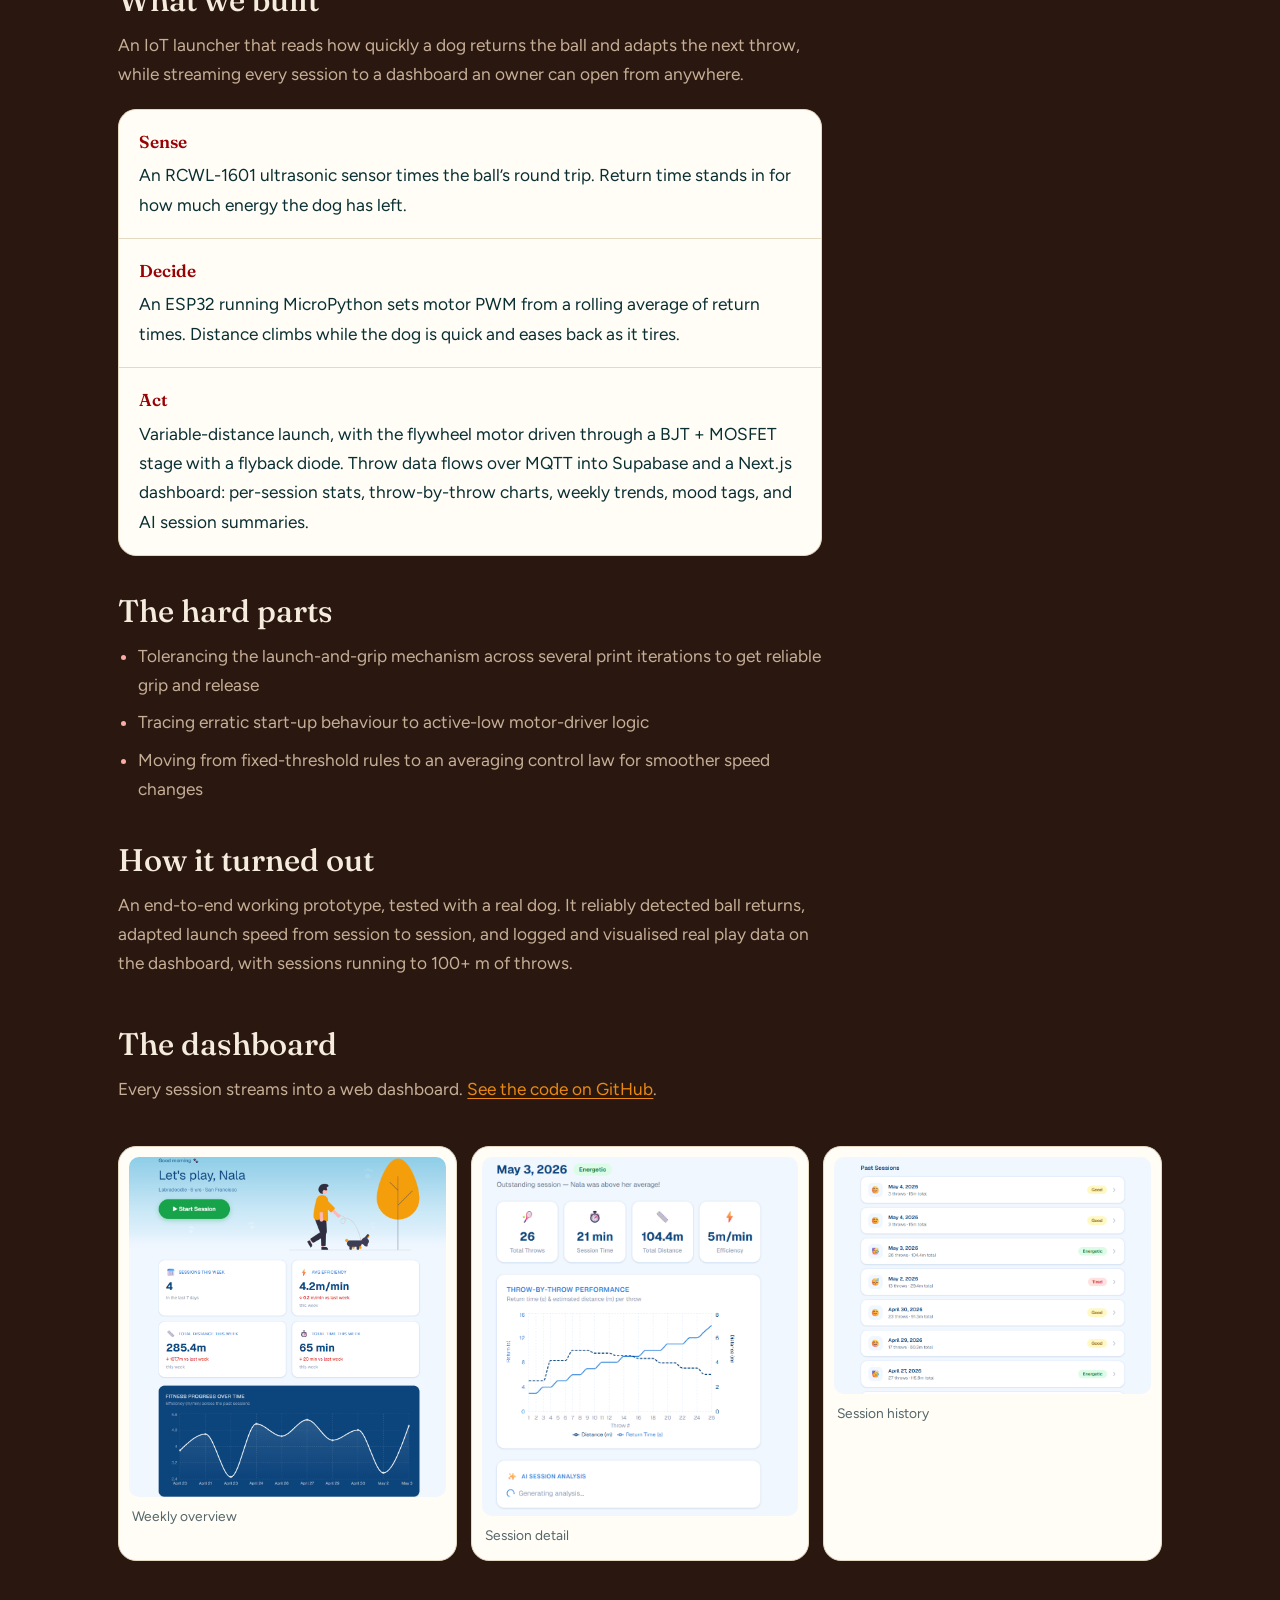
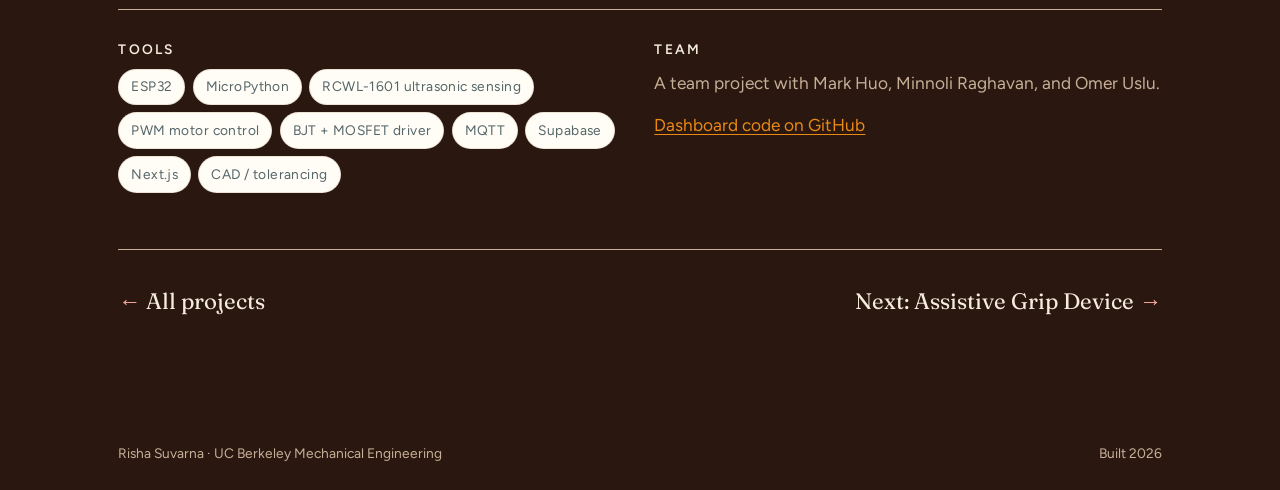
==== commit c68858e2: "Rename Grip Gadget to Assistive Grip Device; all-caps section titles" ====
--- a/ball-thrower.html
+++ b/ball-thrower.html
@@ -104,7 +104,7 @@
 
     <nav class="pagenav" aria-label="Projects">
       <a class="pagenav__prev" href="index.html#work">All projects</a>
-      <a class="pagenav__next" href="grip-gadget.html">Next: <span class="mark" style="--accent:var(--blossom)">Grip Gadget</span></a>
+      <a class="pagenav__next" href="grip-gadget.html">Next: <span class="mark" style="--accent:var(--blossom)">Assistive Grip Device</span></a>
     </nav>
   </div>
 </main>
--- a/styles.css
+++ b/styles.css
@@ -110,10 +110,10 @@
    light/bright colours so they pop off --paper */
 .hero__eyebrow{font-style:italic;font-family:var(--font-display);color:var(--accent-fg);font-size:var(--step-1);margin-bottom:.6rem}
 .hero__name{
-  font-size:clamp(3rem,15vw,5.5rem);line-height:.95;letter-spacing:-.04em;font-weight:500;
+  font-size:clamp(2.3rem,10.5vw,3.6rem);line-height:1.05;letter-spacing:.04em;text-transform:uppercase;font-weight:500;
   color:var(--fg);margin-left:-.04em;
 }
-@media(min-width:820px){.hero__name{font-size:clamp(4.5rem,8.5vw,7.5rem);white-space:nowrap}}
+@media(min-width:820px){.hero__name{font-size:clamp(3rem,5.6vw,4.6rem);white-space:nowrap}}
 .hero__degree{
   margin-top:.5rem;font-family:var(--font-display);font-weight:600;
   font-size:var(--step-1);color:var(--accent2-fg);letter-spacing:.01em;
@@ -166,7 +166,7 @@
 
 /* ---------- section scaffolding ---------- */
 .section{padding-block:clamp(3rem,8vw,6rem)}
-.section-title{font-size:var(--step-3);letter-spacing:-.01em;margin-bottom:clamp(1.4rem,3vw,2.2rem);color:var(--fg)}
+.section-title{font-size:clamp(1.6rem,1.3rem + 1.3vw,2.3rem);letter-spacing:.05em;text-transform:uppercase;margin-bottom:clamp(1.4rem,3vw,2.2rem);color:var(--fg)}
 /* "Selected work" sits directly on top of the first colour block */
 .section--work{padding-block:clamp(1.6rem,4vw,3rem) 0}
 .work-title{margin-bottom:clamp(1.6rem,3.5vw,2.4rem)}
